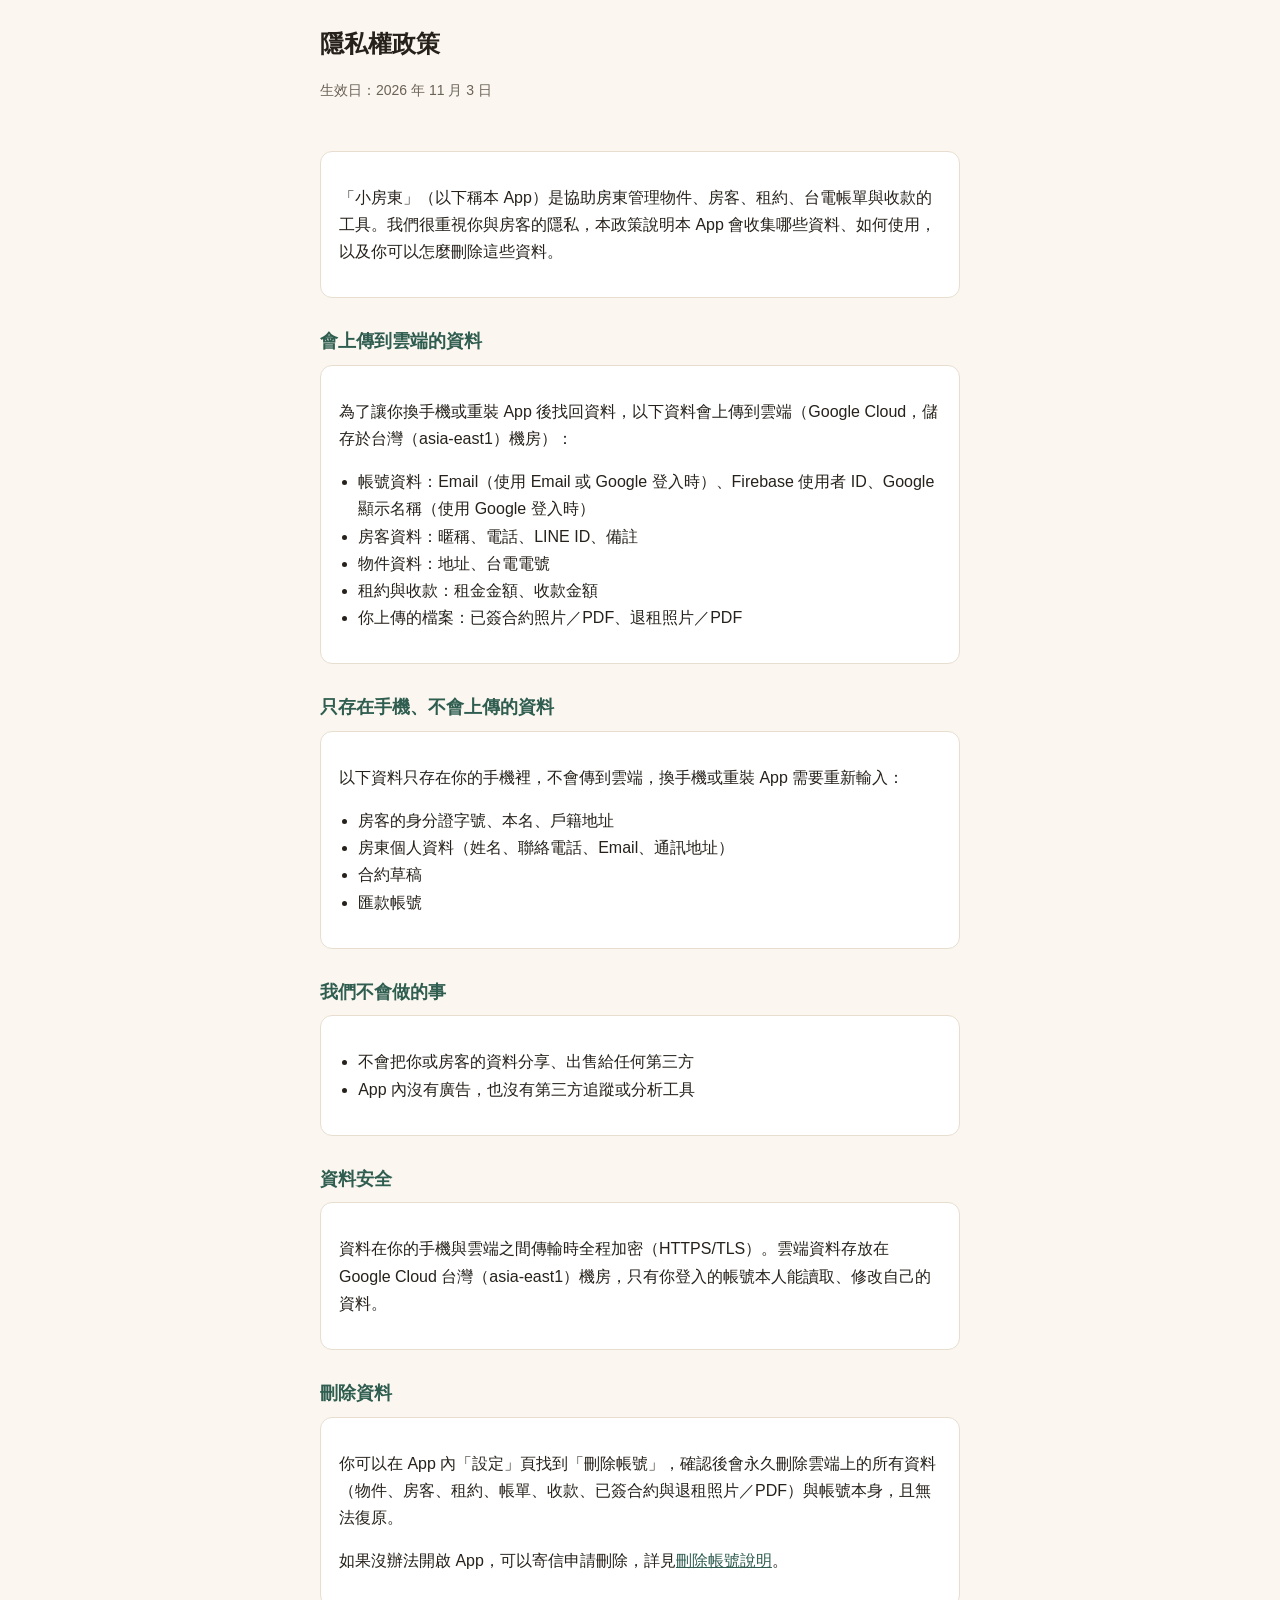
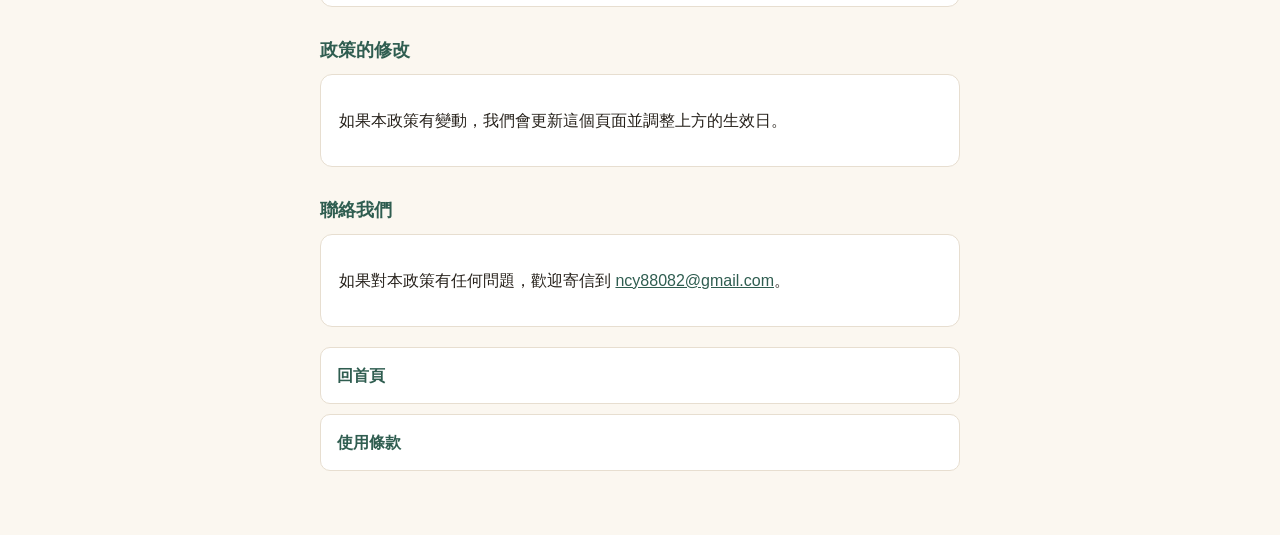
==== privacy.html @ 2d03ec5d "小房東：隱私權政策、使用條款、刪除帳號說明 Co-Authored-By: Claude Opus 5.5 <noreply@anthropic.com> Claude-Session: https:" ====
<!doctype html>
<html lang="zh-Hant-TW">
<head>
  <meta charset="utf-8" />
  <meta name="viewport" content="width=device-width, initial-scale=1" />
  <title>隱私權政策 — 小房東</title>
  <link rel="stylesheet" href="style.css" />
</head>
<body>
  <header class="page">
    <h1>隱私權政策</h1>
    <p class="updated">生效日：2026 年 11 月 3 日</p>
  </header>
  <main>
    <div class="card">
      <p>
        「小房東」（以下稱本 App）是協助房東管理物件、房客、租約、台電帳單與收款的工具。我們很重視你與房客的隱私，本政策說明本
        App 會收集哪些資料、如何使用，以及你可以怎麼刪除這些資料。
      </p>
    </div>

    <h2>會上傳到雲端的資料</h2>
    <div class="card">
      <p>為了讓你換手機或重裝 App 後找回資料，以下資料會上傳到雲端（Google Cloud，儲存於台灣（asia-east1）機房）：</p>
      <ul>
        <li>帳號資料：Email（使用 Email 或 Google 登入時）、Firebase 使用者 ID、Google 顯示名稱（使用 Google 登入時）</li>
        <li>房客資料：暱稱、電話、LINE ID、備註</li>
        <li>物件資料：地址、台電電號</li>
        <li>租約與收款：租金金額、收款金額</li>
        <li>你上傳的檔案：已簽合約照片／PDF、退租照片／PDF</li>
      </ul>
    </div>

    <h2>只存在手機、不會上傳的資料</h2>
    <div class="card">
      <p>以下資料只存在你的手機裡，不會傳到雲端，換手機或重裝 App 需要重新輸入：</p>
      <ul>
        <li>房客的身分證字號、本名、戶籍地址</li>
        <li>房東個人資料（姓名、聯絡電話、Email、通訊地址）</li>
        <li>合約草稿</li>
        <li>匯款帳號</li>
      </ul>
    </div>

    <h2>我們不會做的事</h2>
    <div class="card">
      <ul>
        <li>不會把你或房客的資料分享、出售給任何第三方</li>
        <li>App 內沒有廣告，也沒有第三方追蹤或分析工具</li>
      </ul>
    </div>

    <h2>資料安全</h2>
    <div class="card">
      <p>
        資料在你的手機與雲端之間傳輸時全程加密（HTTPS/TLS）。雲端資料存放在 Google Cloud 台灣（asia-east1）機房，只有你登入的帳號本人能讀取、修改自己的資料。
      </p>
    </div>

    <h2>刪除資料</h2>
    <div class="card">
      <p>
        你可以在 App 內「設定」頁找到「刪除帳號」，確認後會永久刪除雲端上的所有資料（物件、房客、租約、帳單、收款、已簽合約與退租照片／PDF）與帳號本身，且無法復原。
      </p>
      <p>
        如果沒辦法開啟 App，可以寄信申請刪除，詳見<a href="delete-account.html">刪除帳號說明</a>。
      </p>
    </div>

    <h2>政策的修改</h2>
    <div class="card">
      <p>如果本政策有變動，我們會更新這個頁面並調整上方的生效日。</p>
    </div>

    <h2>聯絡我們</h2>
    <div class="card">
      <p>如果對本政策有任何問題，歡迎寄信到 <a href="mailto:ncy88082@gmail.com">ncy88082@gmail.com</a>。</p>
    </div>

    <nav class="home-links" aria-label="其他頁面">
      <a href="index.html">回首頁</a>
      <a href="terms.html">使用條款</a>
    </nav>
  </main>
</body>
</html>
---- style.css ----
:root {
  color-scheme: light;
  --ink: #26211b;
  --muted: #6b6258;
  --bg: #fbf7f0;
  --surface: #ffffff;
  --line: #e7ded0;
  --primary: #2f5d50;
  --danger: #b3422f;
}

* {
  box-sizing: border-box;
}

body {
  margin: 0;
  background: var(--bg);
  color: var(--ink);
  font-family: -apple-system, 'Segoe UI', 'PingFang TC', 'Noto Sans TC', 'Microsoft JhengHei', sans-serif;
  line-height: 1.7;
  font-size: 16px;
}

main {
  max-width: 680px;
  margin: 0 auto;
  padding: 24px 20px 64px;
}

header.page {
  padding: 24px 20px 0;
  max-width: 680px;
  margin: 0 auto;
}

h1 {
  font-size: 24px;
  margin: 0 0 4px;
}

h2 {
  font-size: 18px;
  margin: 28px 0 8px;
  color: var(--primary);
}

p,
li {
  color: var(--ink);
}

.updated {
  color: var(--muted);
  font-size: 14px;
  margin-bottom: 24px;
}

.card {
  background: var(--surface);
  border: 1px solid var(--line);
  border-radius: 12px;
  padding: 16px 18px;
  margin-bottom: 16px;
}

ul {
  padding-left: 1.2em;
}

a {
  color: var(--primary);
  word-break: break-all;
}

nav.home-links {
  display: flex;
  flex-direction: column;
  gap: 10px;
  margin-top: 20px;
}

nav.home-links a {
  display: block;
  background: var(--surface);
  border: 1px solid var(--line);
  border-radius: 10px;
  padding: 14px 16px;
  text-decoration: none;
  font-weight: 600;
}

.danger {
  border-color: var(--danger);
}

code {
  background: var(--surface);
  border: 1px solid var(--line);
  border-radius: 4px;
  padding: 2px 6px;
}
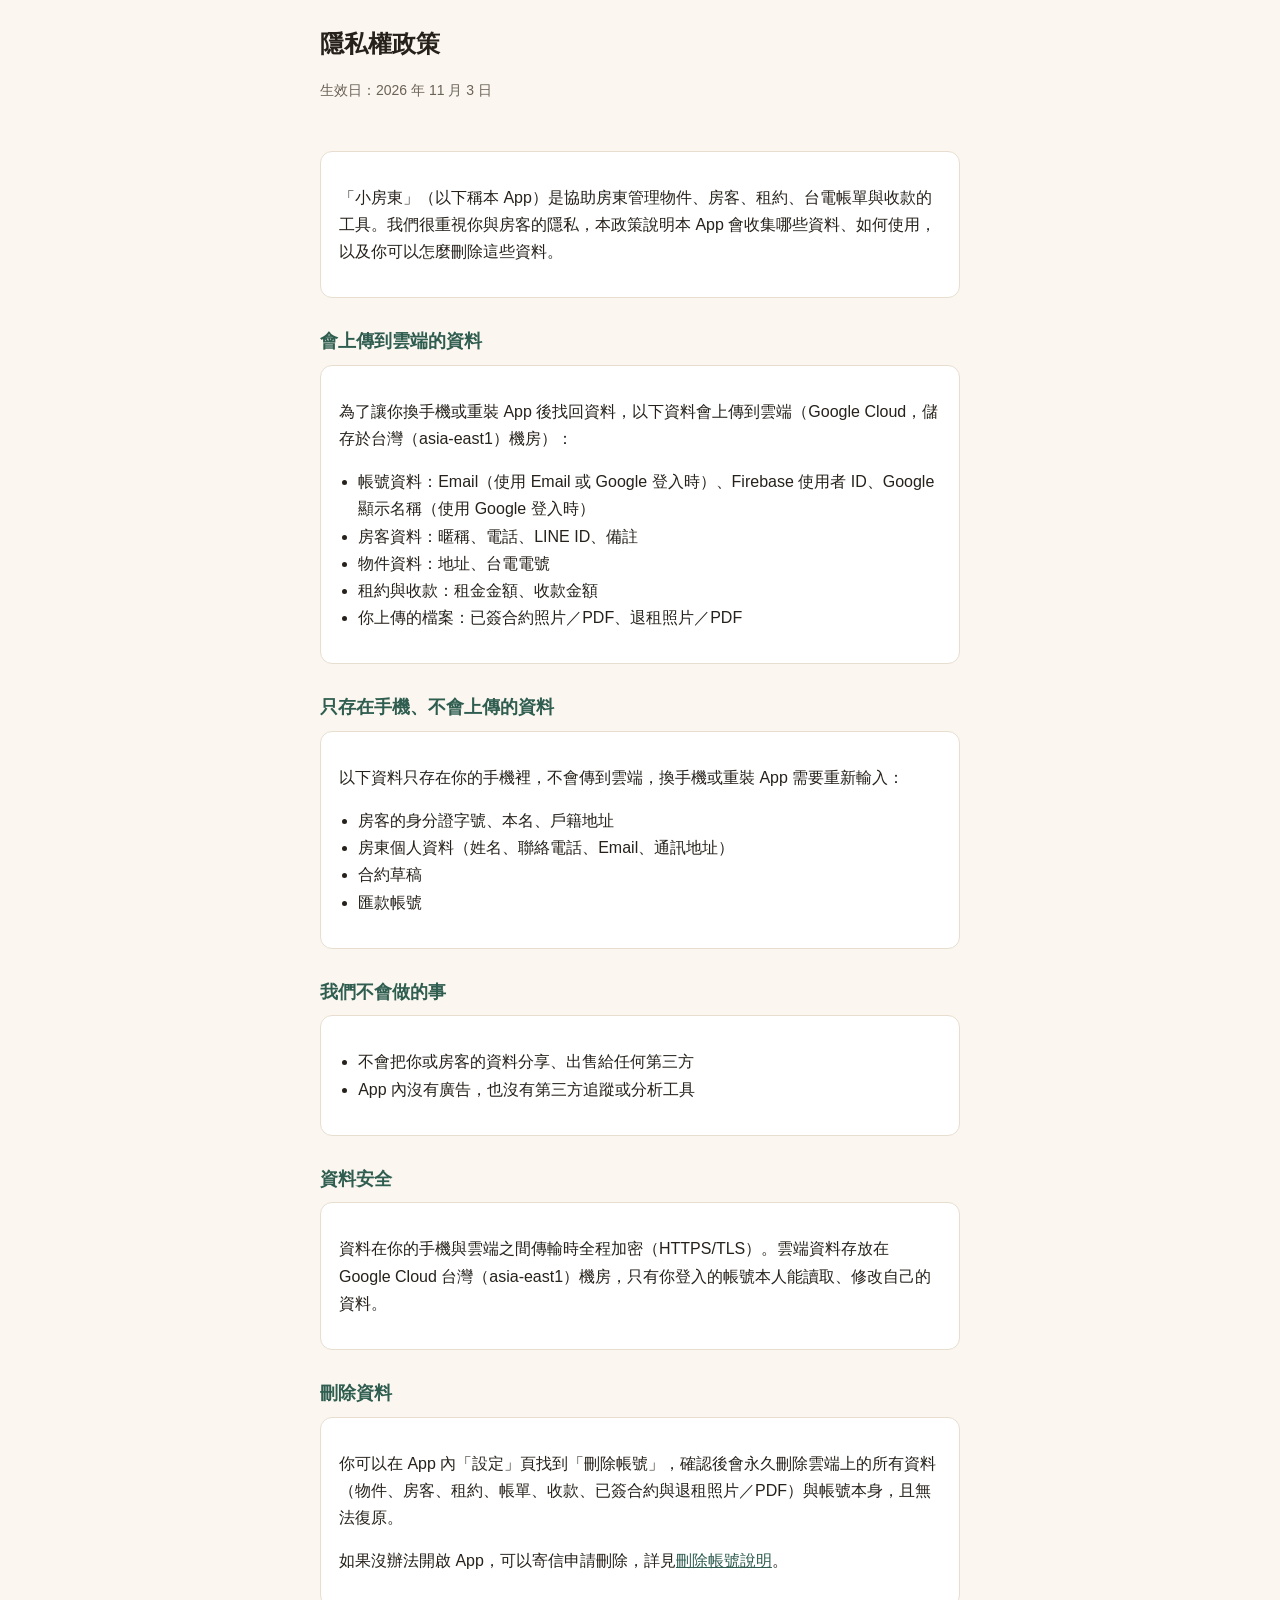
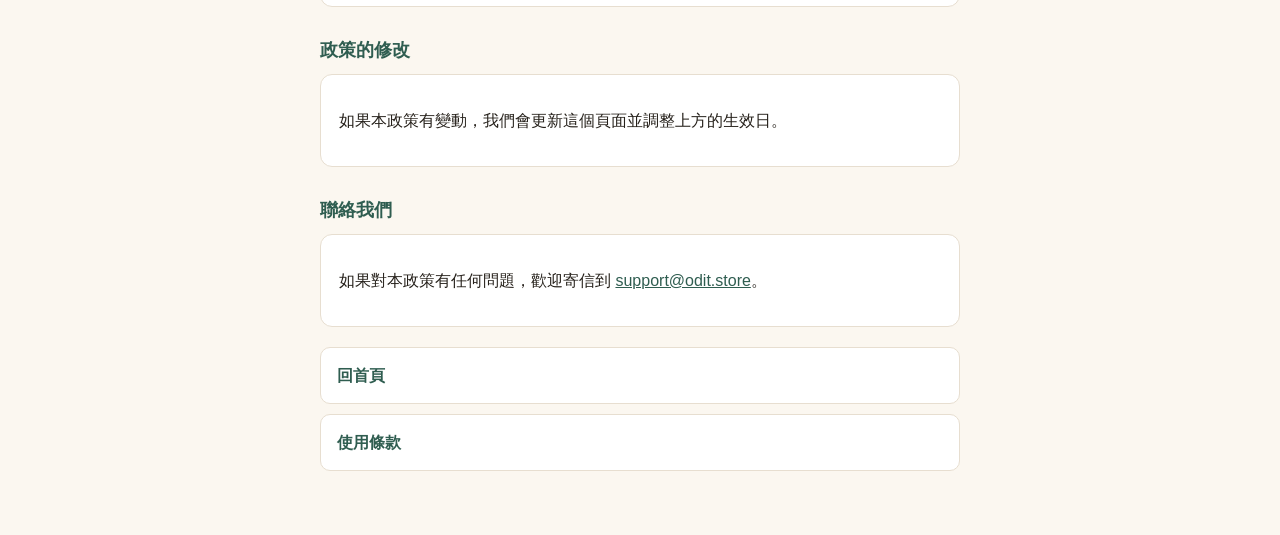
==== commit b23fd861: "chore: support email -> support@odit.store" ====
--- a/privacy.html
+++ b/privacy.html
@@ -74,7 +74,7 @@
 
     <h2>聯絡我們</h2>
     <div class="card">
-      <p>如果對本政策有任何問題，歡迎寄信到 <a href="mailto:ncy88082@gmail.com">ncy88082@gmail.com</a>。</p>
+      <p>如果對本政策有任何問題，歡迎寄信到 <a href="mailto:support@odit.store">support@odit.store</a>。</p>
     </div>
 
     <nav class="home-links" aria-label="其他頁面">
